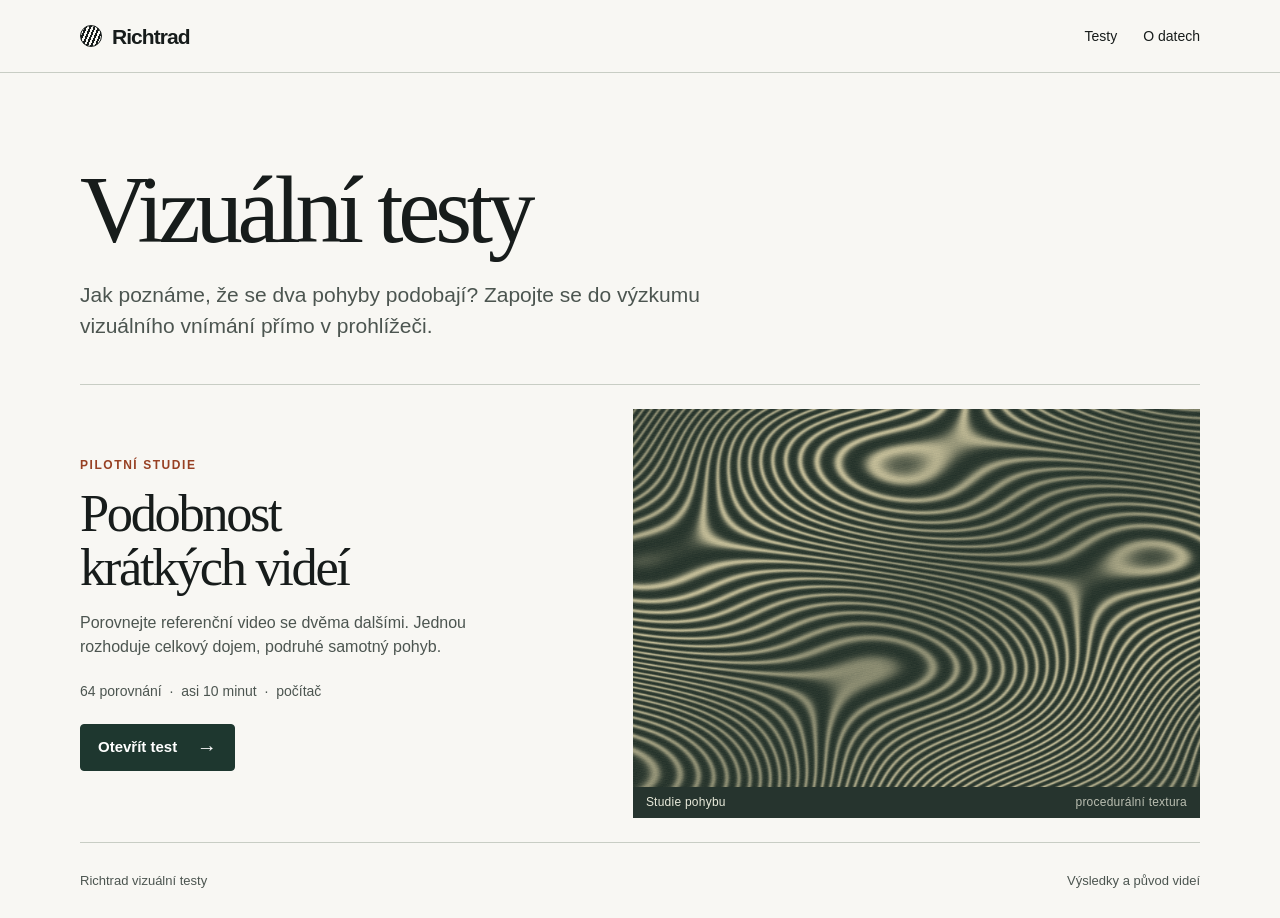
==== docs/index.html @ b8afc098 "Publikovat pilot vizuální podobnosti a sběr odpovědí" ====
<!doctype html>
<html lang="cs"><head><meta charset="utf-8"><meta name="viewport" content="width=device-width, initial-scale=1">
<title>Richtrad vizuální testy</title><meta name="description" content="Výzkumné testy vizuálního vnímání. Porovnejte krátká videa a pomozte zkoumat, jak vnímáme pohyb a podobnost.">
<link rel="stylesheet" href="styl.css"></head><body>
<header class="bar"><div class="wrap bar-inner"><a class="brand" href="./"><i class="mark" aria-hidden="true"></i>Richtrad</a><nav aria-label="Hlavní navigace"><a href="#testy">Testy</a><a href="o-datech.html">O datech</a></nav></div></header>
<main class="wrap home">
<h1>Vizuální testy</h1>
<p class="lead">Jak poznáme, že se dva pohyby podobají? Zapojte se do výzkumu vizuálního vnímání přímo v prohlížeči.</p>
<section id="testy" aria-label="Dostupné testy">
<article class="feature">
<div class="feature-content"><p class="category">Pilotní studie</p><h2>Podobnost<br>krátkých videí</h2>
<p>Porovnejte referenční video se dvěma dalšími. Jednou rozhoduje celkový dojem, podruhé samotný pohyb.</p>
<p class="metrics">64 porovnání <span aria-hidden="true">·</span> asi 10 minut <span aria-hidden="true">·</span> počítač</p>
<a class="button primary" href="testy/dynamicke-textury/">Otevřít test <span aria-hidden="true">→</span></a></div>
<figure class="art"><canvas id="cover" width="720" height="480" aria-label="Ilustrace tří výřezů vlnící se textury"></canvas><figcaption>Studie pohybu <span>procedurální textura</span></figcaption></figure>
</article></section>
</main><footer class="wrap foot"><span>Richtrad vizuální testy</span><a href="o-datech.html">Výsledky a původ videí</a></footer><script src="obalka.js"></script></body></html>
---- docs/styl.css ----
:root{--paper:#f8f7f3;--ink:#171c1b;--muted:#4c5550;--line:#c8cdc4;--accent:#974023;--deep:#1e372f;--serif:"Iowan Old Style","Palatino Linotype",Palatino,Georgia,serif;--sans:"Segoe UI",Arial,sans-serif}
*{box-sizing:border-box}html{scroll-behavior:smooth}body{margin:0;background:var(--paper);color:var(--ink);font:16px/1.5 var(--sans)}a{color:inherit;text-underline-offset:.23em}
.wrap{width:min(1120px,calc(100% - 80px));margin-inline:auto}.bar{border-bottom:1px solid var(--line)}.bar-inner,.foot,.actions,.meta-line{display:flex;align-items:center;gap:1rem}.bar-inner{height:72px;justify-content:space-between}
.brand{display:inline-flex;align-items:center;gap:10px;font:650 21px/1 var(--sans);letter-spacing:-.045em;text-decoration:none}.mark{width:22px;height:22px;display:block;border-radius:50%;background:repeating-linear-gradient(112deg,var(--ink) 0 2px,transparent 2px 4px);border:1.5px solid var(--ink)}
nav{display:flex;gap:26px}nav a,.foot a{font-size:14px;text-decoration:none}nav a:hover,.foot a:hover{text-decoration:underline}
.home{padding-top:clamp(42px,7vw,88px)}h1,h2,p,figure{margin:0}.home h1,.text-page h1,.study-intro h1,.end h1{font-family:var(--serif);font-weight:400;letter-spacing:-.055em;line-height:1.04}
.home h1{font-size:clamp(58px,7.4vw,106px)}.lead{max-width:650px;margin:19px 0 42px;color:var(--muted);font-size:clamp(17px,1.7vw,21px);line-height:1.5}
.feature{border-block:1px solid var(--line);display:grid;grid-template-columns:1fr 1.16fr;align-items:stretch;padding-block:24px;gap:clamp(26px,5vw,75px)}
.feature-content{align-self:center;padding:10px 0}.category{font-size:12px;letter-spacing:.13em;text-transform:uppercase;color:var(--accent);font-weight:690}.feature h2{font:400 clamp(38px,4.1vw,60px)/1.03 var(--serif);letter-spacing:-.045em;margin:12px 0 17px}.feature-content>p:not(.category):not(.metrics){color:var(--muted);max-width:420px}.metrics{font-size:14px;margin:22px 0;color:var(--muted)}.metrics span{padding:0 .28em}
button,.button{font:600 15px/1.25 var(--sans);cursor:pointer;text-decoration:none;display:inline-flex;align-items:center;justify-content:center;gap:1.3em;min-height:43px;padding:10px 17px;background:transparent;border:1px solid #79847a;border-radius:4px;color:var(--ink)}button:hover:not(:disabled),.button:hover{background:#e7ebe3}.primary{background:var(--deep);border-color:var(--deep);color:white}.primary:hover:not(:disabled),.primary.button:hover{background:#294d40}.button span{font-size:20px;font-weight:400}.linkbutton{border:0;min-height:36px;padding:3px 0;text-decoration:underline;text-underline-offset:4px;font-weight:500}.linkbutton:hover:not(:disabled){background:transparent;color:var(--accent)}button:disabled{opacity:.46;cursor:default}:focus-visible{outline:3px solid #b55733;outline-offset:4px}
.art{background:#26342e;color:#e8e9da;display:grid;grid-template-rows:1fr auto;min-height:280px}.art canvas{width:100%;height:100%;min-height:0;display:block;object-fit:cover}.art figcaption{display:flex;justify-content:space-between;padding:9px 13px;font:12px/1.1 var(--sans);letter-spacing:.02em}.art figcaption span{opacity:.76}
.foot{min-height:75px;justify-content:space-between;color:var(--muted);font-size:13px}.foot a{font-size:13px}.text-page,.study-intro,.end{padding-block:clamp(32px,6vw,75px);max-width:780px}.crumb{font-size:14px;color:var(--muted);display:inline-block;margin-bottom:23px}.text-page h1,.study-intro h1,.end h1{font-size:clamp(39px,5vw,67px);margin:8px 0 21px}.text-page h2,.study-intro h2{font-size:21px;font-weight:600;margin:25px 0 6px}.text-page p,.study-intro p{margin:11px 0;color:var(--muted)}.study-intro .category{color:var(--accent)}
.tabs{display:flex;gap:2px;border-bottom:1px solid var(--line);margin:20px 0 15px}.tabs a{padding:8px 12px;color:var(--muted);font-size:15px;text-decoration:none;border-bottom:2px solid transparent}.tabs a[aria-current]{border-color:var(--deep);font-weight:650;color:var(--deep)}.check{display:flex;align-items:flex-start;gap:11px;margin:19px 0}.check input{width:18px;height:18px;accent-color:var(--deep);margin:3px 0 0;flex:none}.actions{flex-wrap:wrap;gap:14px}.warning,.error,.notice{font-size:15px;padding:9px 12px;border-left:3px solid var(--accent);background:#f3e8d9}.error{margin-block:12px;color:#772f21}.error:empty{display:none}.notice{border-color:#558572;background:#e8eee7}.study-intro .warning{color:#613b28}
.study-header .bar-inner{height:53px}.study-main{width:min(1020px,calc(100% - 50px));margin:auto}.run{padding:14px 0}.meta-line{justify-content:space-between;font-size:13px;color:var(--muted)}progress{display:block;width:100%;height:5px;border:0;margin:7px 0 14px;accent-color:var(--deep)}progress::-webkit-progress-bar{background:#dce0d7}progress::-webkit-progress-value{background:var(--deep)}.run h1{font:500 clamp(22px,2.9vw,34px)/1.16 var(--serif);letter-spacing:-.03em;margin:12px 0 16px}.videos{display:grid;grid-template-columns:repeat(3,minmax(0,1fr));gap:14px}.clip{padding:7px 9px 9px;border:1px solid #c5cac2;text-align:center;background:#f3f3ee}.clip figcaption{font-size:14px;margin-bottom:6px}.clip canvas{image-rendering:pixelated;display:block;background:#222;width:min(100%,clamp(105px,24vh,230px));height:auto;aspect-ratio:1;margin:auto}.status{color:var(--muted);font-size:14px;margin:12px 0 8px}.choices{display:flex;gap:7px;flex-wrap:wrap}.choices button{min-height:39px;padding:8px 12px}.choices button[data-choice=left],.choices button[data-choice=right]{background:var(--deep);border-color:var(--deep);color:white}.run-tools{border-top:1px solid var(--line);margin-top:16px;padding-top:6px;display:flex;align-items:center;gap:21px}.run-tools button{font-size:14px}.end p{margin-bottom:18px}.end .actions{margin-top:18px}[hidden]{display:none!important}
@media(max-width:720px){.wrap{width:calc(100% - 36px)}.bar-inner{height:56px}nav{gap:15px}.home{padding-top:37px}.lead{margin-bottom:27px}.feature{grid-template-columns:1fr;gap:18px}.feature-content{padding:0}.feature h2 br{display:none}.art{min-height:0}.art canvas{aspect-ratio:2.2}.foot{align-items:flex-start;gap:14px;padding-block:17px;min-height:0}.study-main{width:calc(100% - 28px)}}
@media(prefers-reduced-motion:reduce){html{scroll-behavior:auto}}
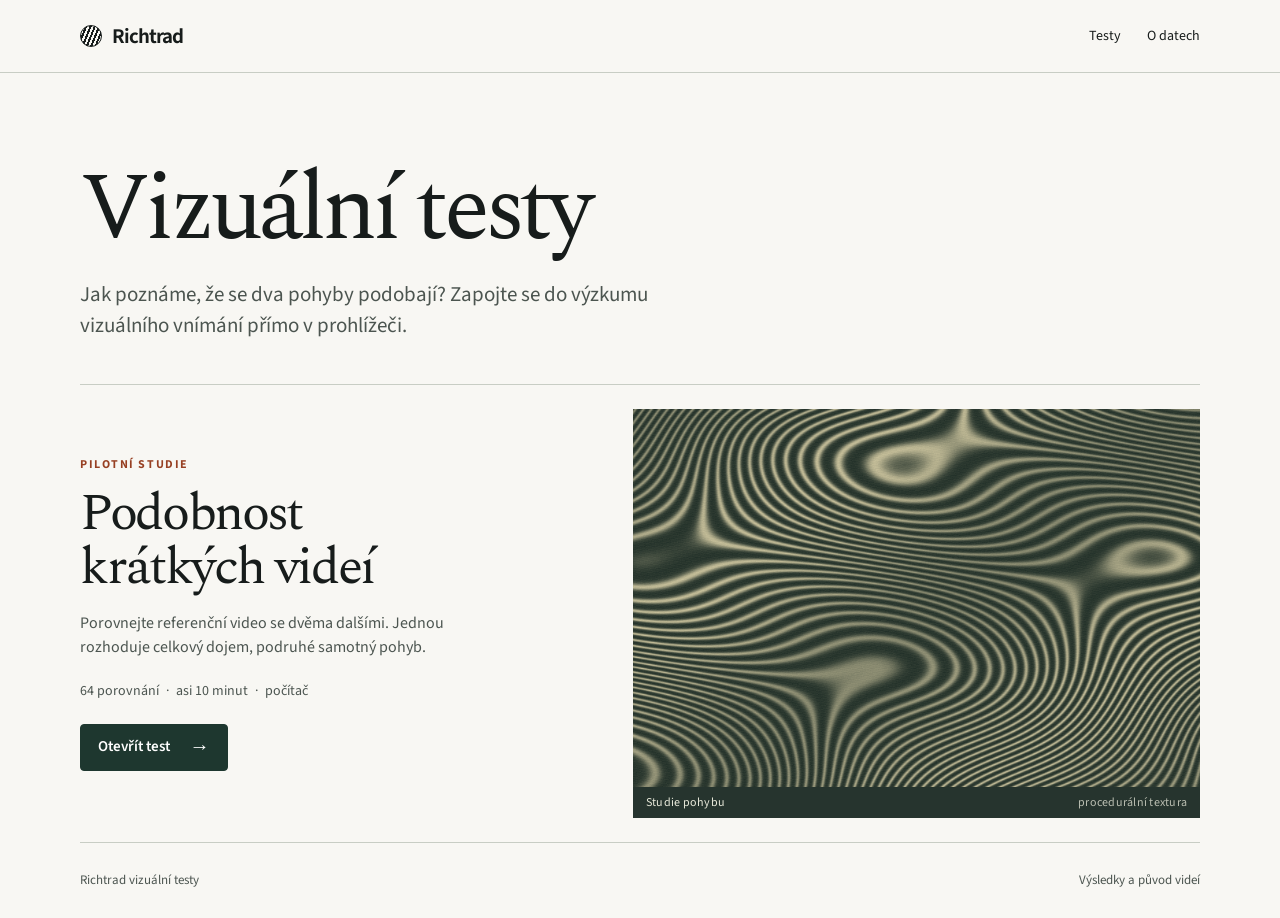
==== commit 4fb3f3cb: "Umožnit přerušení při načítání klipů a obnovit souběžné volby" ====
--- a/docs/index.html
+++ b/docs/index.html
@@ -1,17 +1,17 @@
 <!doctype html>
 <html lang="cs"><head><meta charset="utf-8"><meta name="viewport" content="width=device-width, initial-scale=1">
 <title>Richtrad vizuální testy</title><meta name="description" content="Výzkumné testy vizuálního vnímání. Porovnejte krátká videa a pomozte zkoumat, jak vnímáme pohyb a podobnost.">
-<link rel="stylesheet" href="styl.css"></head><body>
+<link rel="stylesheet" href="styl.css?v=2"></head><body>
 <header class="bar"><div class="wrap bar-inner"><a class="brand" href="./"><i class="mark" aria-hidden="true"></i>Richtrad</a><nav aria-label="Hlavní navigace"><a href="#testy">Testy</a><a href="o-datech.html">O datech</a></nav></div></header>
 <main class="wrap home">
 <h1>Vizuální testy</h1>
 <p class="lead">Jak poznáme, že se dva pohyby podobají? Zapojte se do výzkumu vizuálního vnímání přímo v prohlížeči.</p>
 <section id="testy" aria-label="Dostupné testy">
 <article class="feature">
-<div class="feature-content"><p class="category">Pilotní studie</p><h2>Podobnost<br>krátkých videí</h2>
+<div class="feature-content"><p class="category">Pilotní studie</p><h2>Podobnost<br> krátkých videí</h2>
 <p>Porovnejte referenční video se dvěma dalšími. Jednou rozhoduje celkový dojem, podruhé samotný pohyb.</p>
 <p class="metrics">64 porovnání <span aria-hidden="true">·</span> asi 10 minut <span aria-hidden="true">·</span> počítač</p>
 <a class="button primary" href="testy/dynamicke-textury/">Otevřít test <span aria-hidden="true">→</span></a></div>
-<figure class="art"><canvas id="cover" width="720" height="480" aria-label="Ilustrace tří výřezů vlnící se textury"></canvas><figcaption>Studie pohybu <span>procedurální textura</span></figcaption></figure>
+<figure class="art"><canvas id="cover" width="720" height="480" aria-label="Ilustrace vlnící se pruhované textury"></canvas><figcaption>Studie pohybu <span>procedurální textura</span></figcaption></figure>
 </article></section>
 </main><footer class="wrap foot"><span>Richtrad vizuální testy</span><a href="o-datech.html">Výsledky a původ videí</a></footer><script src="obalka.js"></script></body></html>
--- a/docs/styl.css
+++ b/docs/styl.css
@@ -1,4 +1,36 @@
-:root{--paper:#f8f7f3;--ink:#171c1b;--muted:#4c5550;--line:#c8cdc4;--accent:#974023;--deep:#1e372f;--serif:"Iowan Old Style","Palatino Linotype",Palatino,Georgia,serif;--sans:"Segoe UI",Arial,sans-serif}
+@font-face {
+  font-family: 'Source Sans 3';
+  font-style: normal;
+  font-weight: 400 700;
+  font-display: swap;
+  src: url(pisma/source-sans-3-latin-ext.woff2) format('woff2');
+  unicode-range: U+0100-02BA, U+02BD-02C5, U+02C7-02CC, U+02CE-02D7, U+02DD-02FF, U+0304, U+0308, U+0329, U+1D00-1DBF, U+1E00-1E9F, U+1EF2-1EFF, U+2020, U+20A0-20AB, U+20AD-20C4, U+2113, U+2C60-2C7F, U+A720-A7FF;
+}
+@font-face {
+  font-family: 'Source Sans 3';
+  font-style: normal;
+  font-weight: 400 700;
+  font-display: swap;
+  src: url(pisma/source-sans-3-latin.woff2) format('woff2');
+  unicode-range: U+0000-00FF, U+0131, U+0152-0153, U+02BB-02BC, U+02C6, U+02DA, U+02DC, U+0304, U+0308, U+0329, U+2000-206F, U+20AC, U+2122, U+2191, U+2193, U+2212, U+2215, U+FEFF, U+FFFD;
+}
+@font-face {
+  font-family: 'Spectral';
+  font-style: normal;
+  font-weight: 400;
+  font-display: swap;
+  src: url(pisma/spectral-latin-ext.woff2) format('woff2');
+  unicode-range: U+0100-02BA, U+02BD-02C5, U+02C7-02CC, U+02CE-02D7, U+02DD-02FF, U+0304, U+0308, U+0329, U+1D00-1DBF, U+1E00-1E9F, U+1EF2-1EFF, U+2020, U+20A0-20AB, U+20AD-20C4, U+2113, U+2C60-2C7F, U+A720-A7FF;
+}
+@font-face {
+  font-family: 'Spectral';
+  font-style: normal;
+  font-weight: 400;
+  font-display: swap;
+  src: url(pisma/spectral-latin.woff2) format('woff2');
+  unicode-range: U+0000-00FF, U+0131, U+0152-0153, U+02BB-02BC, U+02C6, U+02DA, U+02DC, U+0304, U+0308, U+0329, U+2000-206F, U+20AC, U+2122, U+2191, U+2193, U+2212, U+2215, U+FEFF, U+FFFD;
+}
+:root{--paper:#f8f7f3;--ink:#171c1b;--muted:#4c5550;--line:#c8cdc4;--accent:#974023;--deep:#1e372f;--serif:"Spectral","Iowan Old Style","Palatino Linotype",Palatino,Georgia,serif;--sans:"Source Sans 3","Segoe UI",Arial,sans-serif}
 *{box-sizing:border-box}html{scroll-behavior:smooth}body{margin:0;background:var(--paper);color:var(--ink);font:16px/1.5 var(--sans)}a{color:inherit;text-underline-offset:.23em}
 .wrap{width:min(1120px,calc(100% - 80px));margin-inline:auto}.bar{border-bottom:1px solid var(--line)}.bar-inner,.foot,.actions,.meta-line{display:flex;align-items:center;gap:1rem}.bar-inner{height:72px;justify-content:space-between}
 .brand{display:inline-flex;align-items:center;gap:10px;font:650 21px/1 var(--sans);letter-spacing:-.045em;text-decoration:none}.mark{width:22px;height:22px;display:block;border-radius:50%;background:repeating-linear-gradient(112deg,var(--ink) 0 2px,transparent 2px 4px);border:1.5px solid var(--ink)}
